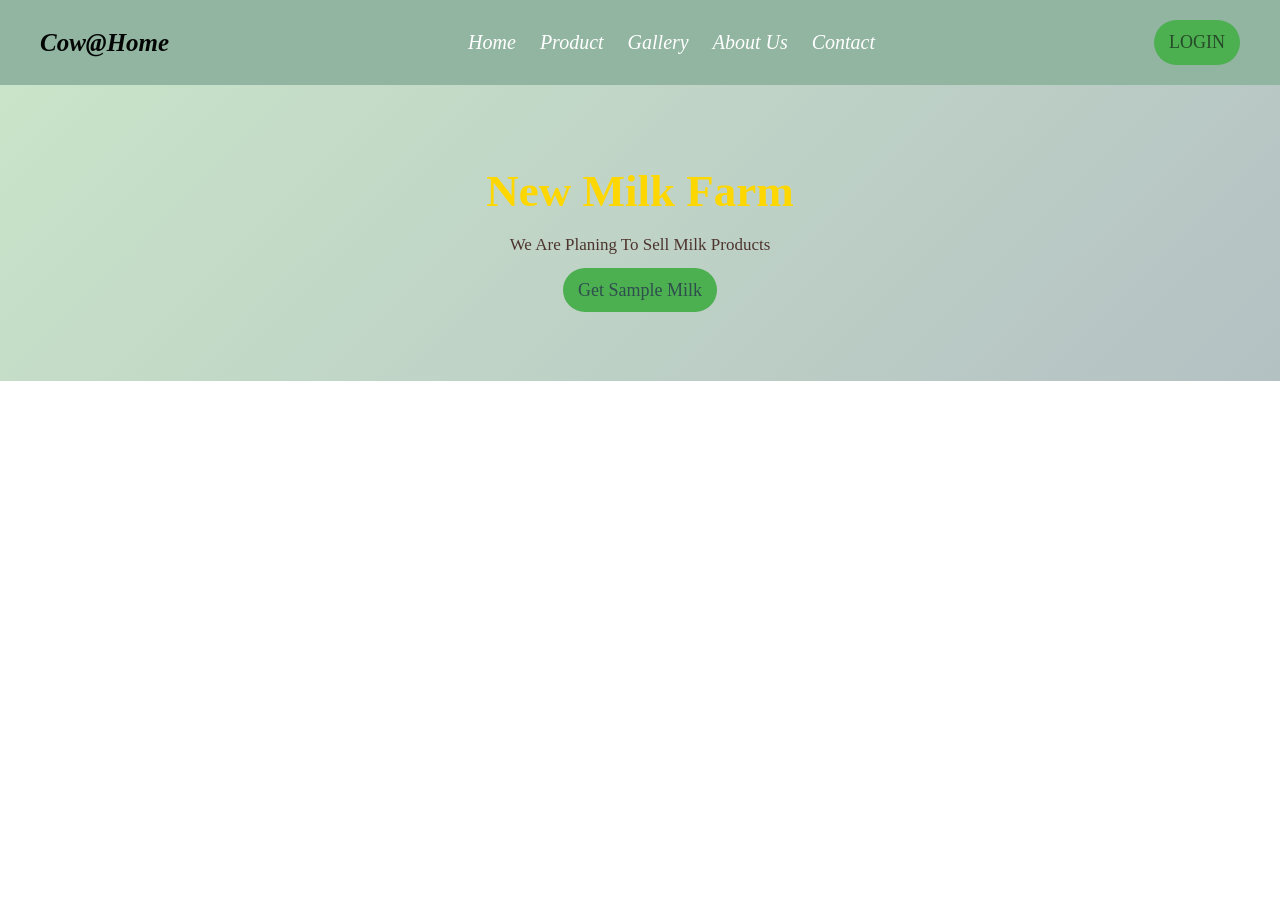
==== index.html @ 3d0de9e3 "initial commit" ====
<!DOCTYPE html>
<html lang='en'>
<head>
    <meta charset='utf-8'>
    <meta name='viewport' content='width=device-width, initial-scale=1'>
    <title>Milk Farm</title>
    <link rel='stylesheet' href='styless.css'>
</head>
<body>
    <header>
    <div class="logo">
        Cow@Home
    </div>
    <nav>
        <a href="">Home</a>
        <a href="">Product</a>
        <a href="">Gallery</a>
        <a href="">About Us</a>
        <a href="">Contact</a>
    </nav>
   
        <a href="" class="log">LOGIN</a>
   
    </header>
<section class="tab">
    <h1 >
        New Milk Farm
    </h1>
    <p>We Are Planing To Sell Milk Products</p>
    <a href="another/login.html" class="btn">Get Sample Milk</a>
</section>

    
</body>
</html>
---- styless.css ----
*{
    margin: 0;
    padding: 0;
}
body {
    background-image: url(assets/cow.jpg);
      background-size: cover;
   background-repeat: no-repeat;
   background-position: center;
   height: 100vh; 
}
header {
    background-color: rgba(86, 140, 109, 0.644);
    color: azure;
    padding: 20px 40px;
    display: flex;
    justify-content: space-between;
    align-items: center;
}
.logo{
    font-size: 25px;
    font-style: oblique;
    font-weight: bold;
    color: rgb(4, 6, 5);
    font-family:'Times New Roman', Times, serif;

}
header nav a{
    color:white;
    text-decoration: solid;
    font-family: fantasy;
    font-style: italic;
    margin-left: 20px;
    font-size: 20px;
    cursor: pointer;

    
}
.log{
    color: rgba(17, 17, 17, 0.637);
    text-decoration:solid;
    padding: 12px 15px;
    background-color: #4caf50;
    border: none;
    border-radius: 30px;
    font-size: 18px;
    cursor: pointer;
}
header nav a:hover{
    color: khaki;
}
.tab{
    text-align: center;
    padding: 80px 20px;
    background: linear-gradient(135deg,rgba(0, 128, 0, 0.21),rgba(86, 115, 120, 0.445))
    
    
}
.tab h1{
    font-size: 45px;
    margin-bottom: 18px;
    color: #ffd700;
}
.tab p{
    font-size: 17px;
    margin-bottom: 25px;
    font-style: initial;
    color: #4e342e;

}
.tab .btn{
    background-color: beige;
    color: darkslategray;
    text-decoration:solid;
    padding: 12px 15px;
    background-color: #4caf50;
    border: none;
    border-radius: 30px;
    font-size: 18px;
    cursor: pointer;
    
}
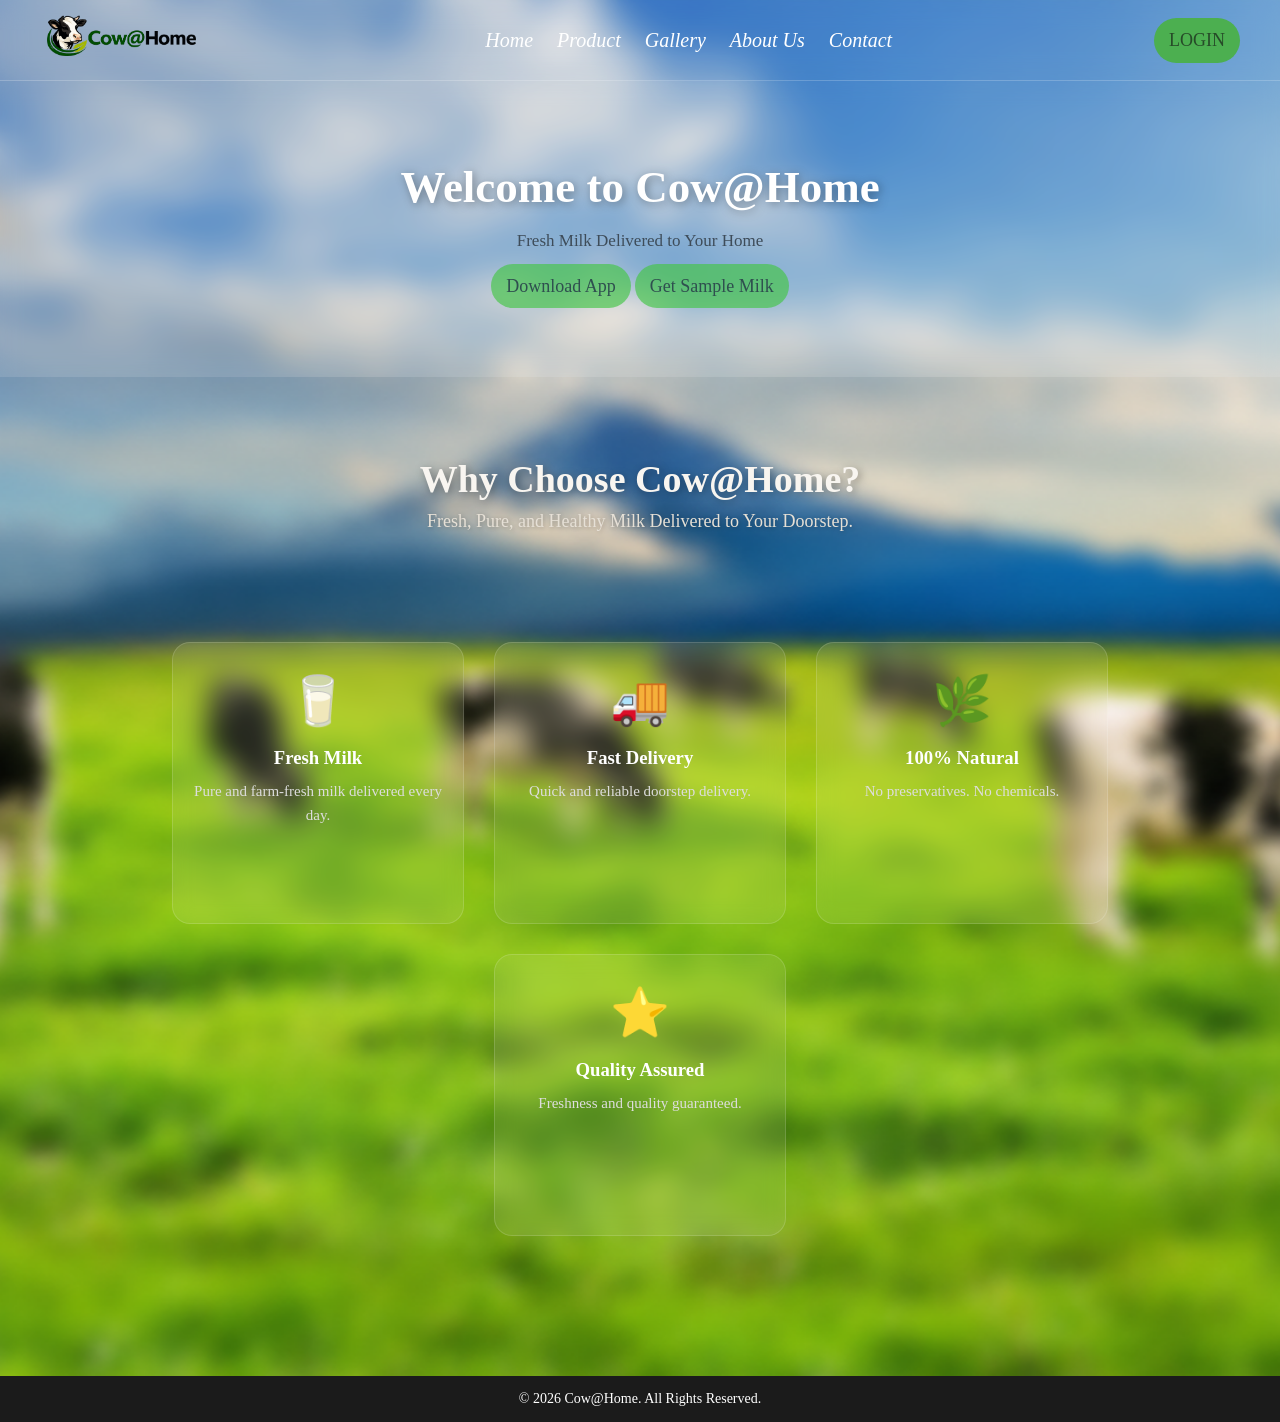
==== commit a32929df: "initial commit" ====
--- a/index.html
+++ b/index.html
@@ -3,13 +3,13 @@
 <head>
     <meta charset='utf-8'>
     <meta name='viewport' content='width=device-width, initial-scale=1'>
-    <title>Milk Farm</title>
+    <title>Cow@Home</title>
     <link rel='stylesheet' href='styless.css'>
 </head>
 <body>
     <header>
     <div class="logo">
-        Cow@Home
+        <img src="assets/cow@home.png" class="logos";>
     </div>
     <nav>
         <a href="">Home</a>
@@ -24,11 +24,52 @@
     </header>
 <section class="tab">
     <h1 >
-        New Milk Farm
+       Welcome to Cow@Home
     </h1>
-    <p>We Are Planing To Sell Milk Products</p>
+    <p>Fresh Milk Delivered to Your Home</p>
+    <a href="" class="btn">Download App</a>
     <a href="another/login.html" class="btn">Get Sample Milk</a>
 </section>
+
+<section class="section">
+
+    <h2 class="section-title">Why Choose Cow@Home?</h2>
+    <p class="section-subtitle">
+        Fresh, Pure, and Healthy Milk Delivered to Your Doorstep.
+    </p>
+
+    <div class="features">
+
+        <div class="feature-box">
+            <div class="icon">🥛</div>
+            <h3>Fresh Milk</h3>
+            <p>Pure and farm-fresh milk delivered every day.</p>
+        </div>
+
+        <div class="feature-box">
+            <div class="icon">🚚</div>
+            <h3>Fast Delivery</h3>
+            <p>Quick and reliable doorstep delivery.</p>
+        </div>
+
+        <div class="feature-box">
+            <div class="icon">🌿</div>
+            <h3>100% Natural</h3>
+            <p>No preservatives. No chemicals.</p>
+        </div>
+
+        <div class="feature-box">
+            <div class="icon">⭐</div>
+            <h3>Quality Assured</h3>
+            <p>Freshness and quality guaranteed.</p>
+        </div>
+
+    </div>
+
+</section>
+<footer>
+    <p>© 2026 Cow@Home. All Rights Reserved.</p>
+</footer>
 
     
 </body>
--- a/styless.css
+++ b/styless.css
@@ -3,16 +3,27 @@
     padding: 0;
 }
 body {
-    background-image: url(assets/cow.jpg);
-      background-size: cover;
+    margin:0;
+    padding:0;
+    background-image: url(assets/cow.png);
+    background-size: cover;
    background-repeat: no-repeat;
    background-position: center;
-   height: 100vh; 
+    /* min-height: 100vh;  */
+}
+.logos{
+     height: 60px;              /* Logo Size */
+    width: auto;
+    display: block;
+
 }
 header {
-    background-color: rgba(86, 140, 109, 0.644);
-    color: azure;
-    padding: 20px 40px;
+
+    background: rgba(255,255,255,0.12);
+    backdrop-filter: blur(12px);
+    border-bottom: 1px solid rgba(255,255,255,0.2);
+
+    padding: 10px 40px;
     display: flex;
     justify-content: space-between;
     align-items: center;
@@ -46,26 +57,29 @@
     font-size: 18px;
     cursor: pointer;
 }
+.log:hover{
+    color: floralwhite;
+}
 header nav a:hover{
     color: khaki;
 }
 .tab{
     text-align: center;
     padding: 80px 20px;
-    background: linear-gradient(135deg,rgba(0, 128, 0, 0.21),rgba(86, 115, 120, 0.445))
-    
-    
+    background: rgba(255,255,255,0.12);
+    backdrop-filter: blur(10px);
 }
 .tab h1{
     font-size: 45px;
     margin-bottom: 18px;
-    color: #ffd700;
+    color: #FFFFFF;
+text-shadow: 2px 2px 10px rgba(0,0,0,0.35);
 }
 .tab p{
     font-size: 17px;
     margin-bottom: 25px;
     font-style: initial;
-    color: #4e342e;
+    color: #3E4C59;
 
 }
 .tab .btn{
@@ -73,11 +87,82 @@
     color: darkslategray;
     text-decoration:solid;
     padding: 12px 15px;
-    background-color: #4caf50;
-    border: none;
+    background-color: #44c546a7;
+    border: none; 
     border-radius: 30px;
     font-size: 18px;
     cursor: pointer;
     
 }
+.tab .btn:hover{
+    color: floralwhite;
+}
+.section{
+    padding:80px 50px;
+    text-align:center;
+}
 
+.section-title{
+    font-size:38px;
+     color:#F8F5F0;
+    text-shadow:2px 2px 8px rgba(0,0,0,0.35);
+    margin-bottom:10px;
+    font-weight:bold;
+}
+
+.section-subtitle{
+    font-size:18px;
+     color:#E6E0D6;
+    text-shadow:1px 1px 4px rgba(0,0,0,0.25);
+    margin-bottom:50px;
+}
+.features{
+    display:flex;
+    justify-content:center;
+    gap:30px;
+    flex-wrap:wrap;
+    padding:60px 40px;
+}
+
+.feature-box{
+    width:250px;
+    height:220px;
+    background:rgba(255,255,255,0.08);
+    backdrop-filter:blur(10px);
+    border:1px solid rgba(255,255,255,0.15);
+    border-radius:18px;
+    text-align:center;
+    padding:30px 20px;
+    transition:0.4s ease;
+    cursor:default;
+}
+
+.feature-box:hover{
+    transform:translateY(-8px);
+    box-shadow:0 0 25px rgba(0,255,120,.6);
+    border-color:#55ff99;
+}
+
+.icon{
+    font-size:48px;
+    margin-bottom:18px;
+}
+
+.feature-box h3{
+    color:#fff;
+    margin-bottom:10px;
+}
+
+.feature-box p{
+    color:#ddd;
+    line-height:1.6;
+    font-size:15px;
+}
+footer{
+    background: #1b1b1b;
+    color: white;
+    text-align: center;
+    padding: 15px 0;
+    font-size: 14px;
+}
+
